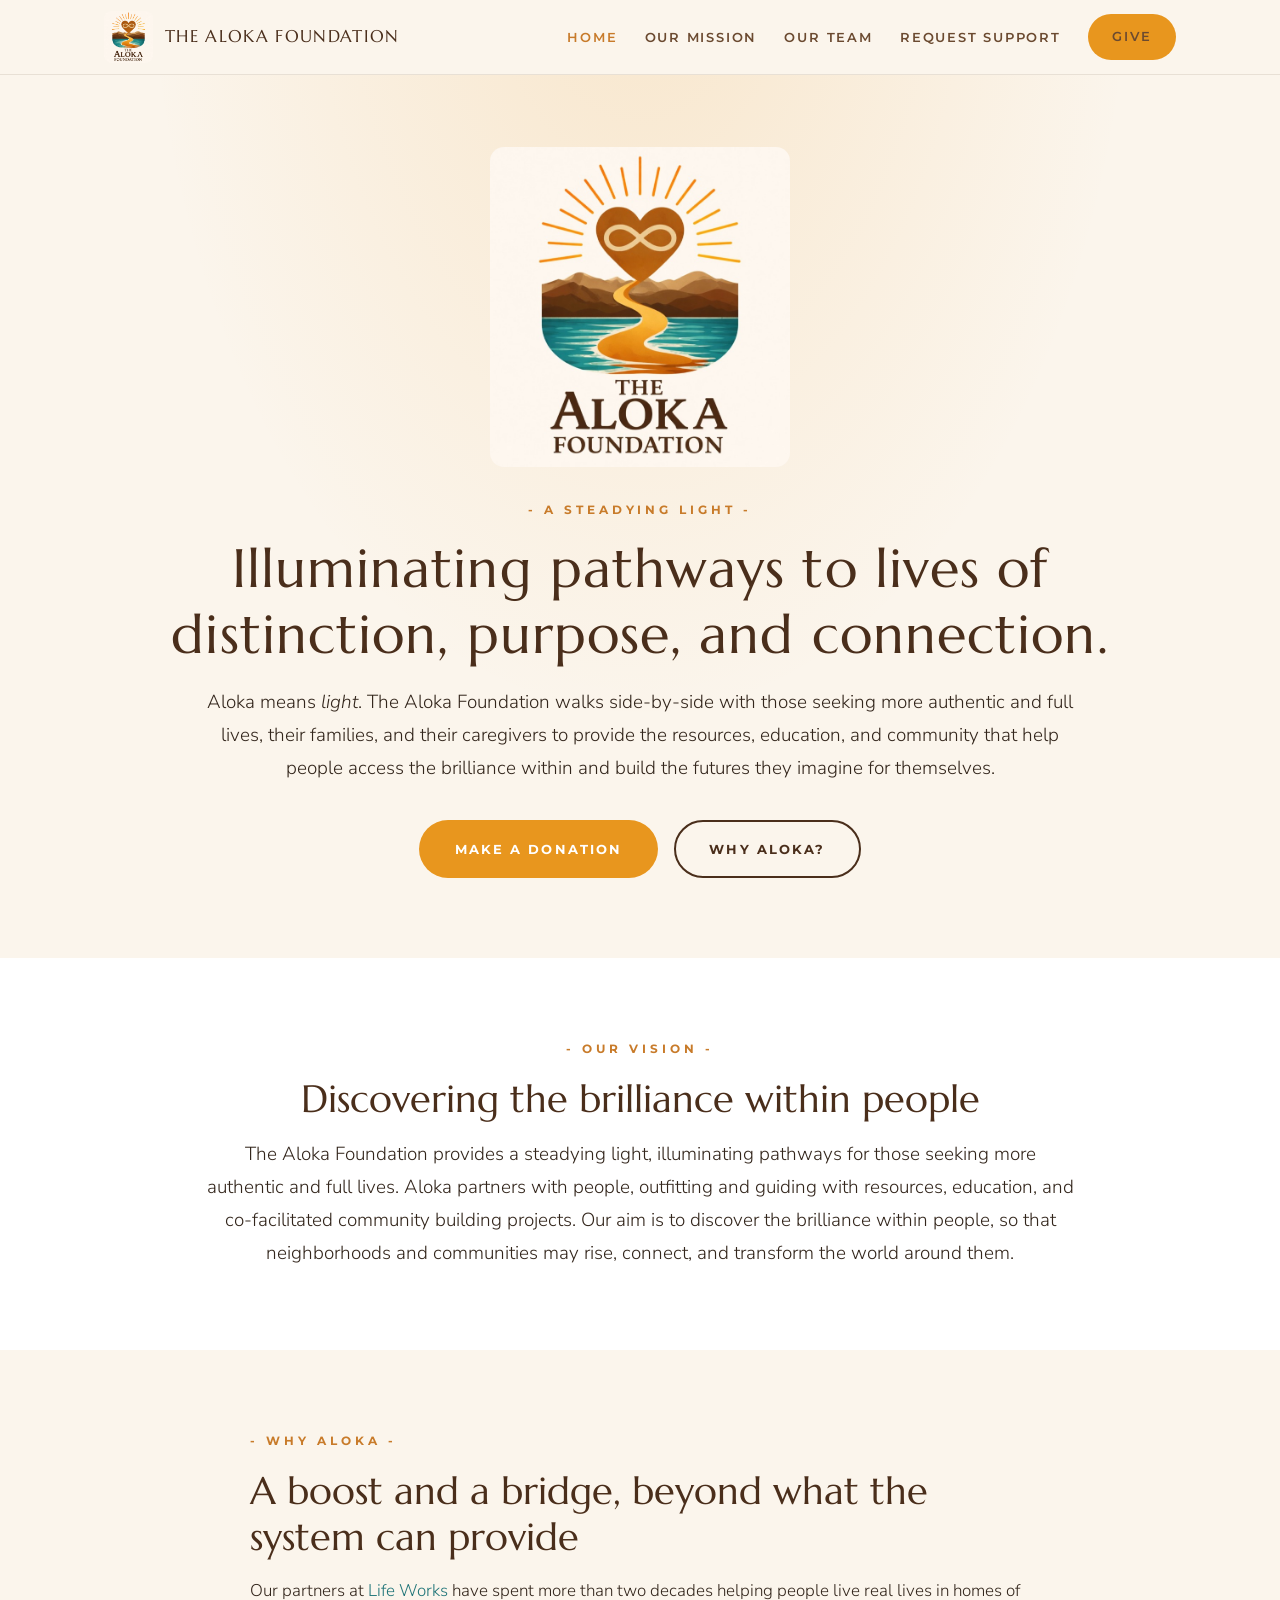
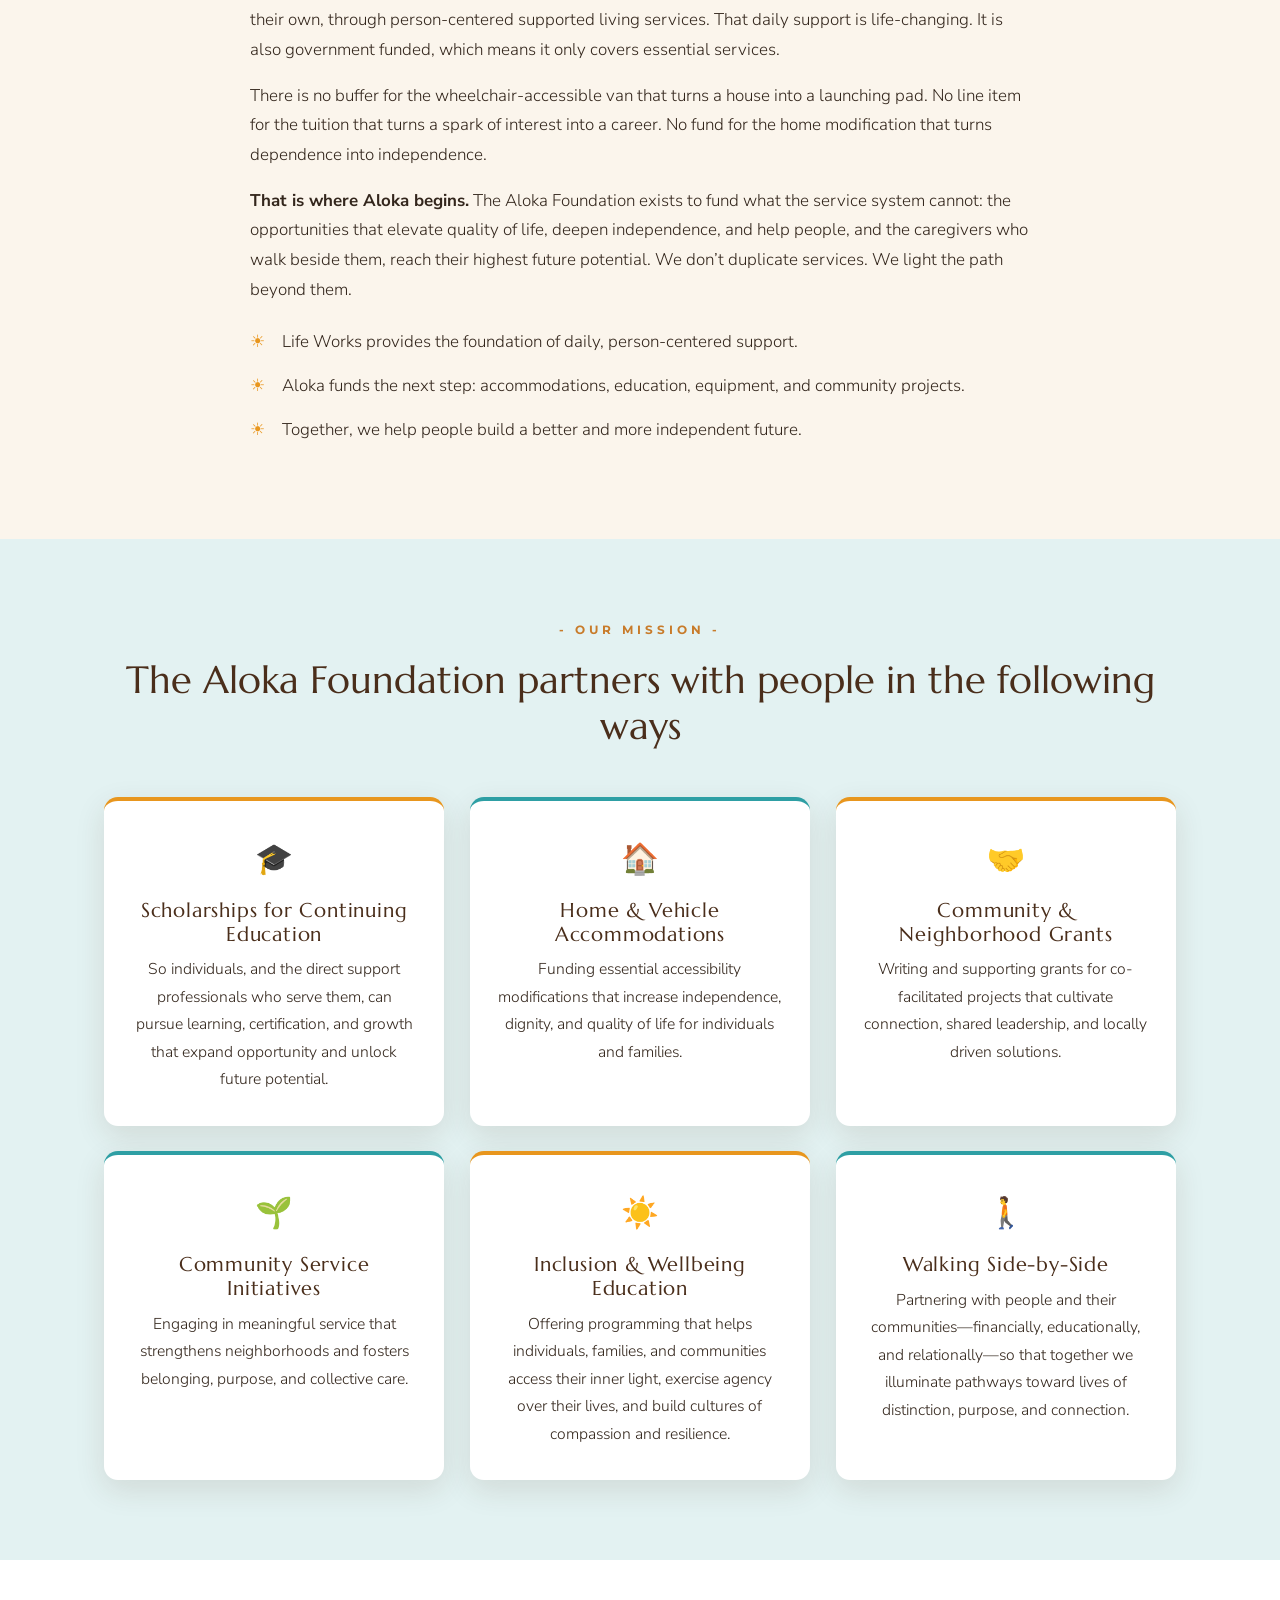
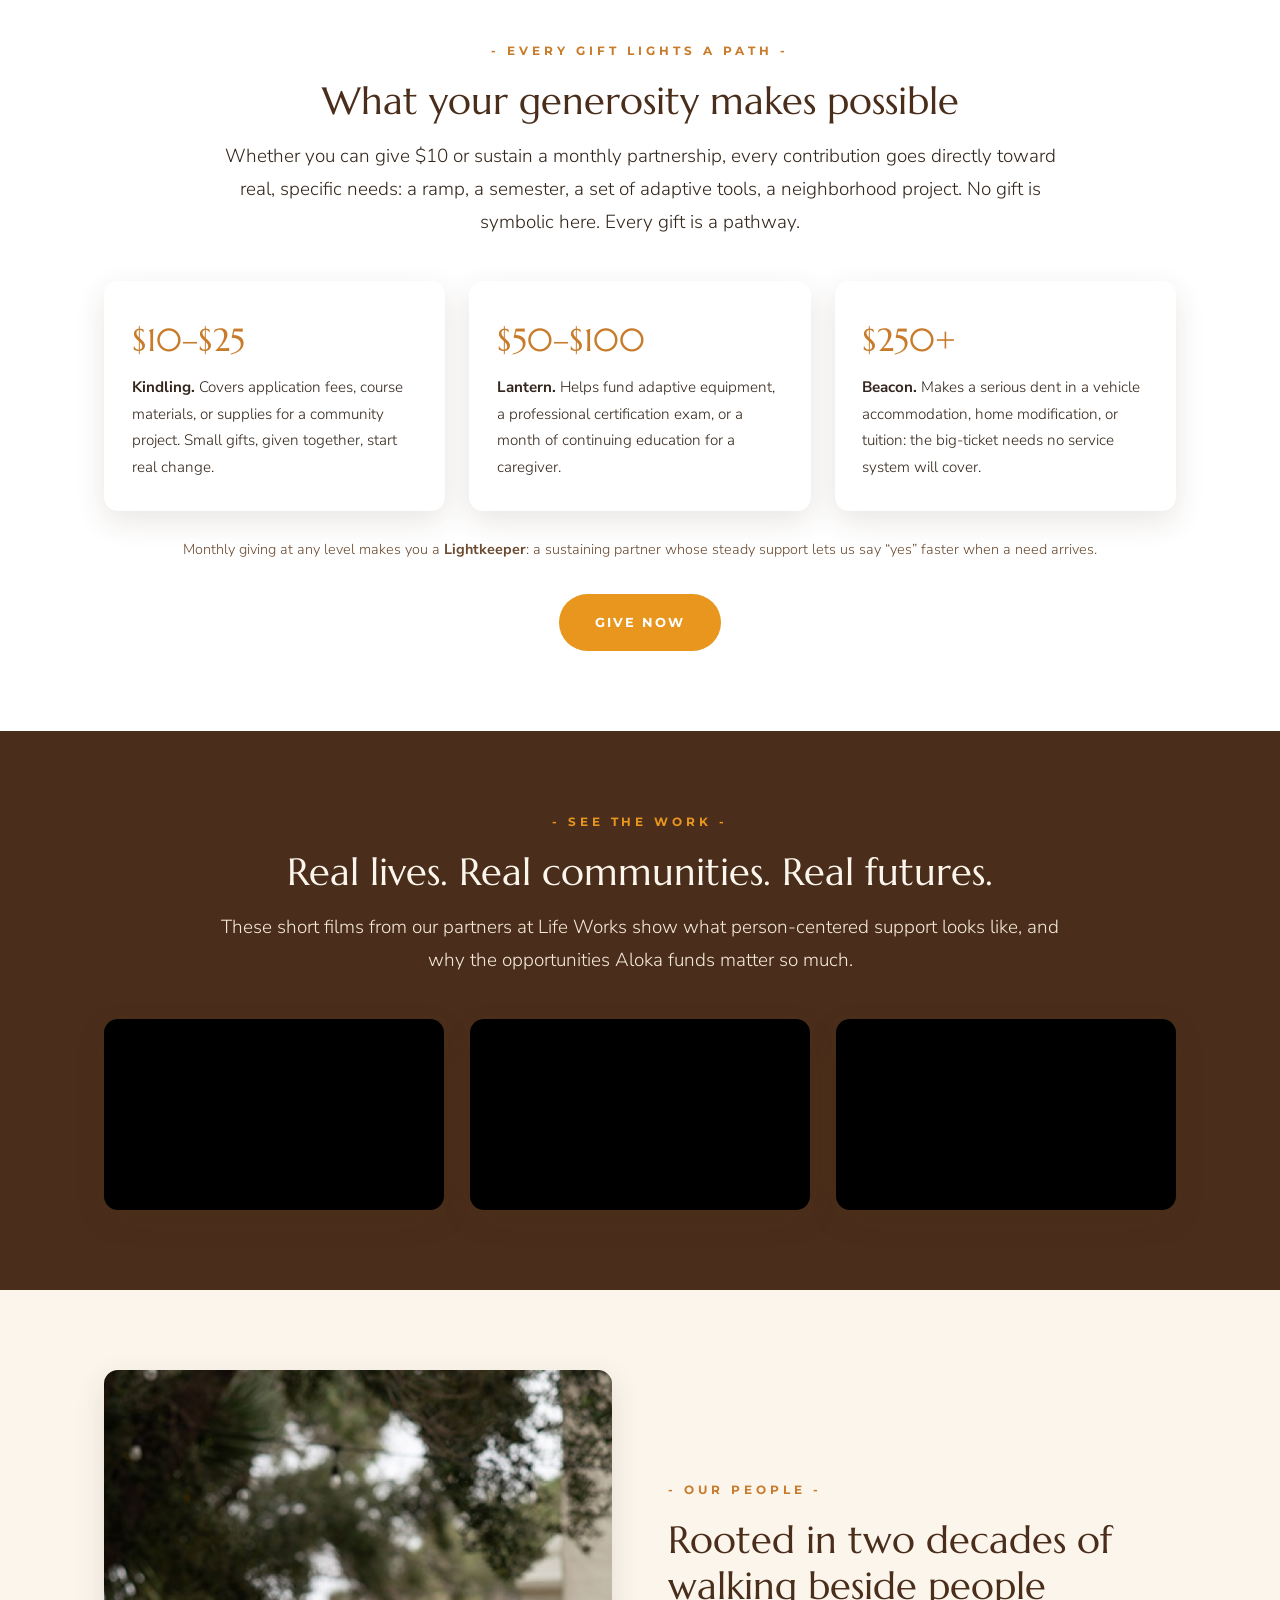
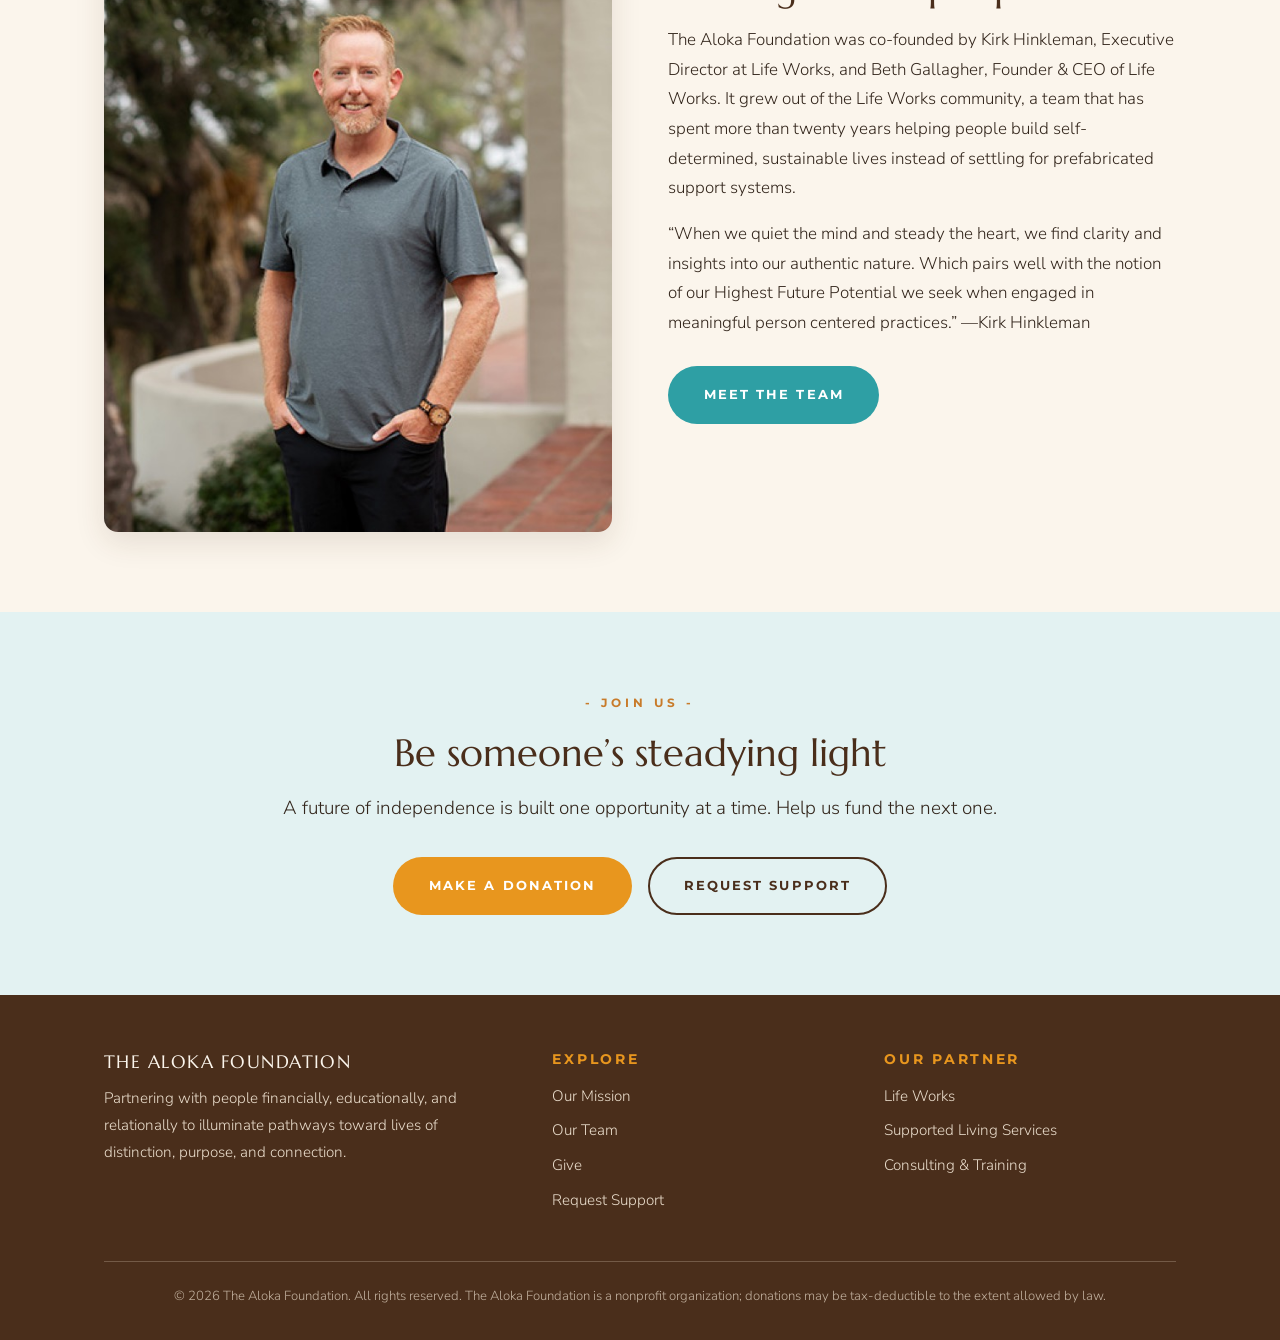
==== site/index.html @ 2a95bad8 "Configure site for GitHub Pages at www.alokafoundationsd.org - Point CNAME, canonical tags, robots.t" ====
<!DOCTYPE html>
<html lang="en">
<head>
  <meta charset="UTF-8" />
  <meta name="viewport" content="width=device-width, initial-scale=1.0" />
  <title>The Aloka Foundation | A Steadying Light</title>
  <meta name="description" content="The Aloka Foundation partners with those seeking more authentic and full lives, and with their caregivers, funding accommodations, education, and community projects that go beyond what government-funded services can provide." />
  <link rel="canonical" href="https://www.alokafoundationsd.org/" />
  <link rel="icon" type="image/png" href="assets/favicon.png" />
  <link rel="preconnect" href="https://fonts.googleapis.com" />
  <link rel="preconnect" href="https://fonts.gstatic.com" crossorigin />
  <link href="https://fonts.googleapis.com/css2?family=Marcellus&family=Montserrat:wght@600;700&family=Nunito+Sans:wght@300;400;600;700&display=swap" rel="stylesheet" />
  <link rel="stylesheet" href="css/style.css" />
</head>
<body>

<header class="site-header">
  <nav class="nav-bar">
    <a class="brand" href="index.html">
      <img src="assets/aloka-logo.jpg" alt="The Aloka Foundation logo" />
      <span class="wordmark">The Aloka Foundation</span>
    </a>
    <button class="nav-toggle" aria-label="Toggle navigation">&#9776;</button>
    <ul class="nav-links">
      <li><a href="index.html" class="active">Home</a></li>
      <li><a href="index.html#mission">Our Mission</a></li>
      <li><a href="team.html">Our Team</a></li>
      <li><a href="request-support.html">Request Support</a></li>
      <li><a href="give.html" class="btn btn-amber" style="padding:0.6rem 1.4rem;">Give</a></li>
    </ul>
  </nav>
</header>

<!-- ============ HERO ============ -->
<section class="hero">
  <div class="container">
    <img class="hero-logo" src="assets/aloka-logo.jpg" alt="The Aloka Foundation logo: a heart above mountains, with a golden path across the water" />
    <p class="kicker">A Steadying Light</p>
    <h1>Illuminating pathways to lives of distinction, purpose, and connection.</h1>
    <p class="lead">
      Aloka means <em>light</em>. The Aloka Foundation walks side-by-side with those seeking
      more authentic and full lives, their families, and their caregivers to provide the
      resources, education, and community that help people access the brilliance within
      and build the futures they imagine for themselves.
    </p>
    <div class="hero-actions">
      <a class="btn btn-amber" href="give.html">Make a Donation</a>
      <a class="btn btn-outline" href="#complementary">Why Aloka?</a>
    </div>
  </div>
</section>

<!-- ============ VISION ============ -->
<section class="section-white" id="vision">
  <div class="container center">
    <p class="kicker">Our Vision</p>
    <h2>Discovering the brilliance within people</h2>
    <p class="lead">
      The Aloka Foundation provides a steadying light, illuminating pathways for those
      seeking more authentic and full lives. Aloka partners with people, outfitting and
      guiding with resources, education, and co-facilitated community building projects.
      Our aim is to discover the brilliance within people, so that neighborhoods and
      communities may rise, connect, and transform the world around them.
    </p>
  </div>
</section>

<!-- ============ WHY ALOKA (complementary mission) ============ -->
<section id="complementary">
  <div class="container">
    <div style="max-width:46em; margin:0 auto;">
      <p class="kicker">Why Aloka</p>
      <h2>A boost and a bridge, beyond what the system can provide</h2>
      <p>
        Our partners at <a href="https://www.lifeworks-sls.com/" target="_blank" rel="noopener">Life Works</a>
        have spent more than two decades helping people live real lives in homes of their
        own, through person-centered supported living services.
        That daily support is life-changing. It is also government funded, which means it
        only covers essential services.
      </p>
      <p style="margin-top:1rem;">
        There is no buffer for the wheelchair-accessible van that turns a house into a launching
        pad. No line item for the tuition that turns a spark of interest into a career. No fund
        for the home modification that turns dependence into independence.
      </p>
      <p style="margin-top:1rem;">
        <strong>That is where Aloka begins.</strong> The Aloka Foundation exists to fund what
        the service system cannot: the opportunities that elevate quality of life, deepen
        independence, and help people, and the caregivers who walk beside them, reach
        their highest future potential. We don&rsquo;t duplicate services. We light the path beyond them.
      </p>
      <ul class="bridge-list">
        <li>Life Works provides the foundation of daily, person-centered support.</li>
        <li>Aloka funds the next step: accommodations, education, equipment, and community projects.</li>
        <li>Together, we help people build a better and more independent future.</li>
      </ul>
    </div>
  </div>
</section>

<!-- ============ MISSION PILLARS ============ -->
<section class="section-teal" id="mission">
  <div class="container center">
    <p class="kicker">Our Mission</p>
    <h2>The Aloka Foundation partners with people in the following ways</h2>
    <div class="pillars">
      <div class="pillar">
        <div class="pillar-icon">&#127891;</div>
        <h3>Scholarships for Continuing Education</h3>
        <p>So individuals, and the direct support professionals who serve them, can pursue learning, certification, and growth that expand opportunity and unlock future potential.</p>
      </div>
      <div class="pillar">
        <div class="pillar-icon">&#127968;</div>
        <h3>Home &amp; Vehicle Accommodations</h3>
        <p>Funding essential accessibility modifications that increase independence, dignity, and quality of life for individuals and families.</p>
      </div>
      <div class="pillar">
        <div class="pillar-icon">&#129309;</div>
        <h3>Community &amp; Neighborhood Grants</h3>
        <p>Writing and supporting grants for co-facilitated projects that cultivate connection, shared leadership, and locally driven solutions.</p>
      </div>
      <div class="pillar">
        <div class="pillar-icon">&#127793;</div>
        <h3>Community Service Initiatives</h3>
        <p>Engaging in meaningful service that strengthens neighborhoods and fosters belonging, purpose, and collective care.</p>
      </div>
      <div class="pillar">
        <div class="pillar-icon">&#9728;&#65039;</div>
        <h3>Inclusion &amp; Wellbeing Education</h3>
        <p>Offering programming that helps individuals, families, and communities access their inner light, exercise agency over their lives, and build cultures of compassion and resilience.</p>
      </div>
      <div class="pillar">
        <div class="pillar-icon">&#128694;</div>
        <h3>Walking Side-by-Side</h3>
        <p>Partnering with people and their communities&mdash;financially, educationally, and relationally&mdash;so that together we illuminate pathways toward lives of distinction, purpose, and connection.</p>
      </div>
    </div>
  </div>
</section>

<!-- ============ IMPACT / GIVING TIERS ============ -->
<section class="section-white" id="impact">
  <div class="container center">
    <p class="kicker">Every Gift Lights a Path</p>
    <h2>What your generosity makes possible</h2>
    <p class="lead">
      Whether you can give $10 or sustain a monthly partnership, every contribution goes
      directly toward real, specific needs: a ramp, a semester, a set of adaptive tools,
      a neighborhood project. No gift is symbolic here. Every gift is a pathway.
    </p>
    <div class="tiers" style="margin-top:2.6rem;">
      <div class="tier">
        <div class="amount">$10&ndash;$25</div>
        <p><strong>Kindling.</strong> Covers application fees, course materials, or supplies for a community project. Small gifts, given together, start real change.</p>
      </div>
      <div class="tier">
        <div class="amount">$50&ndash;$100</div>
        <p><strong>Lantern.</strong> Helps fund adaptive equipment, a professional certification exam, or a month of continuing education for a caregiver.</p>
      </div>
      <div class="tier">
        <div class="amount">$250+</div>
        <p><strong>Beacon.</strong> Makes a serious dent in a vehicle accommodation, home modification, or tuition: the big-ticket needs no service system will cover.</p>
      </div>
    </div>
    <p class="tier-note">
      Monthly giving at any level makes you a <strong>Lightkeeper</strong>: a sustaining
      partner whose steady support lets us say &ldquo;yes&rdquo; faster when a need arrives.
    </p>
    <div style="margin-top:2rem;">
      <a class="btn btn-amber" href="give.html">Give Now</a>
    </div>
  </div>
</section>

<!-- ============ FILMS ============ -->
<section class="section-brown" id="stories">
  <div class="container center">
    <p class="kicker">See the Work</p>
    <h2>Real lives. Real communities. Real futures.</h2>
    <p class="lead" style="margin:0 auto;">
      These short films from our partners at Life Works show what person-centered support
      looks like, and why the opportunities Aloka funds matter so much.
    </p>
    <div class="video-grid">
      <div class="video-frame">
        <iframe src="https://player.vimeo.com/video/1180148037" title="Life Works film 1" allow="fullscreen; picture-in-picture" allowfullscreen loading="lazy"></iframe>
      </div>
      <div class="video-frame">
        <iframe src="https://player.vimeo.com/video/1180146905" title="Life Works film 2" allow="fullscreen; picture-in-picture" allowfullscreen loading="lazy"></iframe>
      </div>
      <div class="video-frame">
        <iframe src="https://player.vimeo.com/video/1180149249" title="Life Works film 3" allow="fullscreen; picture-in-picture" allowfullscreen loading="lazy"></iframe>
      </div>
    </div>
  </div>
</section>

<!-- ============ TEAM PREVIEW ============ -->
<section id="team-preview">
  <div class="container grid-2">
    <div class="bridge-figure">
      <img src="assets/kirk-hinkleman.jpg" alt="Kirk Hinkleman, co-founder of the Aloka Foundation" />
    </div>
    <div>
      <p class="kicker">Our People</p>
      <h2>Rooted in two decades of walking beside people</h2>
      <p>
        The Aloka Foundation was co-founded by Kirk Hinkleman, Executive Director at Life Works,
        and Beth Gallagher, Founder &amp; CEO of Life Works. It grew out of the Life Works
        community, a team that has spent more than twenty years helping people build
        self-determined, sustainable lives instead of settling for prefabricated support systems.
      </p>
      <p style="margin-top:1rem;">
        &ldquo;When we quiet the mind and steady the heart, we find clarity and insights into
        our authentic nature. Which pairs well with the notion of our Highest Future Potential
        we seek when engaged in meaningful person centered practices.&rdquo; &mdash;Kirk Hinkleman
      </p>
      <div style="margin-top:1.8rem;">
        <a class="btn btn-teal" href="team.html">Meet the Team</a>
      </div>
    </div>
  </div>
</section>

<!-- ============ FINAL CTA ============ -->
<section class="section-teal center">
  <div class="container">
    <p class="kicker">Join Us</p>
    <h2>Be someone&rsquo;s steadying light</h2>
    <p class="lead" style="margin:0 auto 2rem;">
      A future of independence is built one opportunity at a time. Help us fund the next one.
    </p>
    <div class="hero-actions">
      <a class="btn btn-amber" href="give.html">Make a Donation</a>
      <a class="btn btn-outline" href="request-support.html">Request Support</a>
    </div>
  </div>
</section>

<footer class="site-footer">
  <div class="container">
    <div class="footer-grid">
      <div>
        <div class="wordmark">The Aloka Foundation</div>
        <p>
          Partnering with people financially, educationally, and relationally to
          illuminate pathways toward lives of distinction, purpose, and connection.
        </p>
      </div>
      <div>
        <h3>Explore</h3>
        <ul>
          <li><a href="index.html#mission">Our Mission</a></li>
          <li><a href="team.html">Our Team</a></li>
          <li><a href="give.html">Give</a></li>
          <li><a href="request-support.html">Request Support</a></li>
        </ul>
      </div>
      <div>
        <h3>Our Partner</h3>
        <ul>
          <li><a href="https://www.lifeworks-sls.com/" target="_blank" rel="noopener">Life Works</a></li>
          <li><a href="https://www.lifeworks-sls.com/services" target="_blank" rel="noopener">Supported Living Services</a></li>
          <li><a href="https://www.lifeworks-sls.com/consulting-training" target="_blank" rel="noopener">Consulting &amp; Training</a></li>
        </ul>
      </div>
    </div>
    <div class="footer-bottom">
      &copy; <span id="year"></span> The Aloka Foundation. All rights reserved.
      The Aloka Foundation is a nonprofit organization; donations may be tax-deductible to the extent allowed by law.
    </div>
  </div>
</footer>

<script src="js/main.js"></script>
</body>
</html>
---- site/css/style.css ----
/* ============================================================
   The Aloka Foundation — style.css
   Palette drawn from the Aloka Foundation logo:
   warm cream, deep brown, golden amber, teal water.
   ============================================================ */

:root {
  --cream: #fbf5ec;
  --cream-deep: #f5ebdd;
  --white: #ffffff;
  --brown: #4a2e1b;
  --brown-soft: #6b4a30;
  --amber: #e8961e;
  --amber-deep: #c87b2a;
  --teal: #2e9fa4;
  --teal-deep: #1f7478;
  --teal-mist: #e3f2f2;
  --ink: #33261c;
  --shadow: 0 10px 30px rgba(74, 46, 27, 0.12);
  --radius: 14px;
  --max-width: 1120px;
}

* {
  margin: 0;
  padding: 0;
  box-sizing: border-box;
}

html {
  scroll-behavior: smooth;
}

body {
  font-family: "Nunito Sans", "Avenir Next", "Avenir", sans-serif;
  font-weight: 300;
  font-size: 1.06rem;
  line-height: 1.75;
  color: var(--ink);
  background: var(--cream);
}

img {
  max-width: 100%;
  display: block;
}

a {
  color: var(--teal-deep);
  text-decoration: none;
}

/* ---------- Typography ---------- */

h1, h2, h3, .wordmark {
  font-family: "Marcellus", "Times New Roman", serif;
  font-weight: 400;
  color: var(--brown);
  line-height: 1.2;
}

h1 {
  font-size: clamp(2.1rem, 4.5vw, 3.4rem);
  letter-spacing: 0.02em;
}

h2 {
  font-size: clamp(1.7rem, 3vw, 2.4rem);
  margin-bottom: 1rem;
}

h3 {
  font-size: 1.25rem;
  letter-spacing: 0.04em;
}

.kicker {
  font-family: "Montserrat", sans-serif;
  font-size: 0.78rem;
  font-weight: 700;
  letter-spacing: 0.32em;
  text-transform: uppercase;
  color: var(--amber-deep);
  margin-bottom: 1rem;
}

.kicker::before { content: "-  "; }
.kicker::after  { content: "  -"; }

.lead {
  font-size: 1.18rem;
  max-width: 46em;
}

.center { text-align: center; }
.center .lead { margin-left: auto; margin-right: auto; }

/* ---------- Layout ---------- */

.container {
  max-width: var(--max-width);
  margin: 0 auto;
  padding: 0 1.5rem;
}

section {
  padding: 5rem 0;
}

.section-white { background: var(--white); }
.section-teal  { background: var(--teal-mist); }
.section-brown {
  background: var(--brown);
  color: #f4e9db;
}
.section-brown h2,
.section-brown h3 { color: var(--cream); }
.section-brown .kicker { color: var(--amber); }

.grid-2 {
  display: grid;
  grid-template-columns: 1fr 1fr;
  gap: 3.5rem;
  align-items: center;
}

.grid-3 {
  display: grid;
  grid-template-columns: repeat(3, 1fr);
  gap: 2rem;
}

/* ---------- Header / nav ---------- */

.site-header {
  position: sticky;
  top: 0;
  z-index: 50;
  background: rgba(251, 245, 236, 0.94);
  backdrop-filter: blur(8px);
  border-bottom: 1px solid rgba(74, 46, 27, 0.1);
}

.nav-bar {
  display: flex;
  align-items: center;
  justify-content: space-between;
  padding: 0.7rem 1.5rem;
  max-width: var(--max-width);
  margin: 0 auto;
}

.brand {
  display: flex;
  align-items: center;
  gap: 0.75rem;
}

.brand img {
  height: 52px;
  width: auto;
  border-radius: 8px;
}

.brand .wordmark {
  font-size: 1.05rem;
  letter-spacing: 0.08em;
  text-transform: uppercase;
  color: var(--brown);
}

.nav-links {
  display: flex;
  align-items: center;
  gap: 1.7rem;
  list-style: none;
}

.nav-links a {
  font-family: "Montserrat", sans-serif;
  font-size: 0.8rem;
  font-weight: 600;
  letter-spacing: 0.14em;
  text-transform: uppercase;
  color: var(--brown-soft);
  transition: color 0.2s;
}

.nav-links a:hover,
.nav-links a.active { color: var(--amber-deep); }

.nav-toggle {
  display: none;
  background: none;
  border: none;
  font-size: 1.7rem;
  color: var(--brown);
  cursor: pointer;
}

/* ---------- Buttons ---------- */

.btn {
  display: inline-block;
  font-family: "Montserrat", sans-serif;
  font-size: 0.82rem;
  font-weight: 700;
  letter-spacing: 0.16em;
  text-transform: uppercase;
  padding: 0.95rem 2.1rem;
  border-radius: 999px;
  border: 2px solid transparent;
  cursor: pointer;
  transition: transform 0.15s, box-shadow 0.15s, background 0.2s;
}

.btn:hover { transform: translateY(-2px); box-shadow: var(--shadow); }

.btn-amber {
  background: var(--amber);
  color: #fff;
}
.btn-amber:hover { background: var(--amber-deep); }

.btn-teal {
  background: var(--teal);
  color: #fff;
}
.btn-teal:hover { background: var(--teal-deep); }

.btn-outline {
  background: transparent;
  border-color: var(--brown);
  color: var(--brown);
}
.btn-outline:hover { background: var(--brown); color: var(--cream); }

.section-brown .btn-outline {
  border-color: var(--cream);
  color: var(--cream);
}
.section-brown .btn-outline:hover { background: var(--cream); color: var(--brown); }

/* ---------- Hero ---------- */

.hero {
  padding: 4.5rem 0 5rem;
  background:
    radial-gradient(ellipse at 50% -20%, rgba(232, 150, 30, 0.16), transparent 55%),
    var(--cream);
  text-align: center;
}

.hero img.hero-logo {
  width: min(300px, 62vw);
  margin: 0 auto 2rem;
  border-radius: var(--radius);
}

.hero h1 { max-width: 21em; margin: 0 auto 1.2rem; }

.hero .lead { margin: 0 auto 2.2rem; }

.hero-actions {
  display: flex;
  gap: 1rem;
  justify-content: center;
  flex-wrap: wrap;
}

/* ---------- Mission pillars ---------- */

.pillars {
  display: grid;
  grid-template-columns: repeat(3, 1fr);
  gap: 1.6rem;
  margin-top: 3rem;
}

.pillar {
  background: var(--white);
  border-radius: var(--radius);
  padding: 2rem 1.7rem;
  box-shadow: var(--shadow);
  border-top: 4px solid var(--amber);
}

.pillar:nth-child(even) { border-top-color: var(--teal); }

.pillar .pillar-icon {
  font-size: 1.9rem;
  margin-bottom: 0.8rem;
}

.pillar h3 { margin-bottom: 0.6rem; }

.pillar p { font-size: 0.98rem; }

/* ---------- Complementary (bridge) section ---------- */

.bridge-figure {
  border-radius: var(--radius);
  overflow: hidden;
  box-shadow: var(--shadow);
}

.bridge-list {
  list-style: none;
  margin-top: 1.4rem;
}

.bridge-list li {
  position: relative;
  padding-left: 2rem;
  margin-bottom: 0.9rem;
}

.bridge-list li::before {
  content: "☀";
  position: absolute;
  left: 0;
  color: var(--amber);
}

/* ---------- Giving tiers ---------- */

.tier-toggle {
  display: inline-flex;
  border: 2px solid var(--teal);
  border-radius: 999px;
  overflow: hidden;
  margin: 1.4rem 0 2rem;
}

.tier-toggle button {
  font-family: "Montserrat", sans-serif;
  font-size: 0.78rem;
  font-weight: 700;
  letter-spacing: 0.12em;
  text-transform: uppercase;
  padding: 0.65rem 1.6rem;
  background: transparent;
  color: var(--teal-deep);
  border: none;
  cursor: pointer;
}

.tier-toggle button.active {
  background: var(--teal);
  color: #fff;
}

.tiers {
  display: grid;
  grid-template-columns: repeat(3, 1fr);
  gap: 1.5rem;
  text-align: left;
}

.tier {
  background: var(--white);
  border-radius: var(--radius);
  padding: 1.8rem 1.6rem;
  box-shadow: var(--shadow);
  border: 2px solid transparent;
  cursor: pointer;
  transition: border-color 0.15s, transform 0.15s;
}

.tier:hover { transform: translateY(-3px); }

.tier.selected { border-color: var(--amber); }

.tier .amount {
  font-family: "Marcellus", serif;
  font-size: 2rem;
  color: var(--amber-deep);
}

.tier p {
  font-size: 0.95rem;
  margin-top: 0.4rem;
}

.tier-note {
  font-size: 0.9rem;
  color: var(--brown-soft);
  margin-top: 1.6rem;
}

/* ---------- Videos ---------- */

.video-grid {
  display: grid;
  grid-template-columns: repeat(3, 1fr);
  gap: 1.6rem;
  margin-top: 2.6rem;
}

.video-frame {
  position: relative;
  padding-top: 56.25%;
  border-radius: var(--radius);
  overflow: hidden;
  box-shadow: var(--shadow);
  background: #000;
}

.video-frame iframe {
  position: absolute;
  inset: 0;
  width: 100%;
  height: 100%;
  border: 0;
}

/* ---------- Team ---------- */

.founder-card {
  display: grid;
  grid-template-columns: 340px 1fr;
  gap: 3rem;
  align-items: start;
  background: var(--white);
  border-radius: var(--radius);
  box-shadow: var(--shadow);
  overflow: hidden;
}

.founder-card img {
  width: 100%;
  height: 100%;
  object-fit: cover;
}

.founder-card .founder-body {
  padding: 2.4rem 2.4rem 2.4rem 0;
}

.role {
  font-family: "Montserrat", sans-serif;
  font-size: 0.74rem;
  font-weight: 700;
  letter-spacing: 0.2em;
  text-transform: uppercase;
  color: var(--teal-deep);
  margin: 0.3rem 0 1rem;
}

.team-grid {
  display: grid;
  grid-template-columns: repeat(3, 1fr);
  gap: 2rem;
  margin-top: 2.6rem;
}

.team-card {
  background: var(--white);
  border-radius: var(--radius);
  overflow: hidden;
  box-shadow: var(--shadow);
}

.team-card img {
  width: 100%;
  aspect-ratio: 4 / 5;
  object-fit: cover;
  object-position: top;
}

.team-card .team-body {
  padding: 1.4rem 1.5rem 1.7rem;
}

.team-card h3 { margin-bottom: 0.1rem; }

.team-card p { font-size: 0.94rem; margin-top: 0.7rem; }

/* ---------- Forms ---------- */

.form-card {
  background: var(--white);
  border-radius: var(--radius);
  box-shadow: var(--shadow);
  padding: 2.6rem;
  max-width: 760px;
  margin: 2.5rem auto 0;
}

.form-field { margin-bottom: 1.4rem; }

.form-field label {
  display: block;
  font-family: "Montserrat", sans-serif;
  font-size: 0.78rem;
  font-weight: 600;
  letter-spacing: 0.1em;
  text-transform: uppercase;
  color: var(--brown-soft);
  margin-bottom: 0.45rem;
}

.form-field input,
.form-field textarea {
  width: 100%;
  font-family: inherit;
  font-size: 1rem;
  padding: 0.85rem 1rem;
  border: 1.5px solid #d8c9b8;
  border-radius: 10px;
  background: var(--cream);
  color: var(--ink);
}

.form-field input:focus,
.form-field textarea:focus {
  outline: none;
  border-color: var(--teal);
}

.form-note {
  font-size: 0.88rem;
  color: var(--brown-soft);
  margin-top: 1rem;
}

/* ---------- Footer ---------- */

.site-footer {
  background: var(--brown);
  color: #e9dccb;
  padding: 3.5rem 0 2rem;
  font-size: 0.95rem;
}

.footer-grid {
  display: grid;
  grid-template-columns: 1.4fr 1fr 1fr;
  gap: 2.5rem;
  margin-bottom: 2.5rem;
}

.site-footer .wordmark {
  color: var(--cream);
  font-size: 1.15rem;
  letter-spacing: 0.08em;
  text-transform: uppercase;
  margin-bottom: 0.8rem;
}

.site-footer h3 {
  color: var(--amber);
  font-size: 0.85rem;
  font-family: "Montserrat", sans-serif;
  font-weight: 700;
  letter-spacing: 0.2em;
  text-transform: uppercase;
  margin-bottom: 1rem;
}

.site-footer ul { list-style: none; }
.site-footer li { margin-bottom: 0.5rem; }
.site-footer a { color: #e9dccb; }
.site-footer a:hover { color: var(--amber); }

.footer-bottom {
  border-top: 1px solid rgba(233, 220, 203, 0.25);
  padding-top: 1.4rem;
  font-size: 0.82rem;
  text-align: center;
  color: rgba(233, 220, 203, 0.75);
}

/* ---------- Page hero (interior pages) ---------- */

.page-hero {
  padding: 4rem 0 3.5rem;
  text-align: center;
  background:
    radial-gradient(ellipse at 50% -20%, rgba(46, 159, 164, 0.14), transparent 55%),
    var(--cream);
}

/* ---------- Responsive ---------- */

@media (max-width: 900px) {
  .grid-2,
  .pillars,
  .tiers,
  .video-grid,
  .team-grid,
  .footer-grid {
    grid-template-columns: 1fr 1fr;
  }
  .founder-card { grid-template-columns: 1fr; }
  .founder-card .founder-body { padding: 2rem; }
}

@media (max-width: 640px) {
  section { padding: 3.4rem 0; }

  .grid-2,
  .pillars,
  .tiers,
  .video-grid,
  .team-grid,
  .footer-grid {
    grid-template-columns: 1fr;
  }

  .nav-links {
    display: none;
    position: absolute;
    top: 100%;
    left: 0;
    right: 0;
    flex-direction: column;
    gap: 0;
    background: var(--cream);
    border-bottom: 1px solid rgba(74, 46, 27, 0.12);
    padding: 0.5rem 0;
  }

  .nav-links.open { display: flex; }

  .nav-links li { width: 100%; text-align: center; }
  .nav-links a { display: block; padding: 0.9rem 0; }

  .nav-toggle { display: block; }

  .brand .wordmark { font-size: 0.85rem; }
}
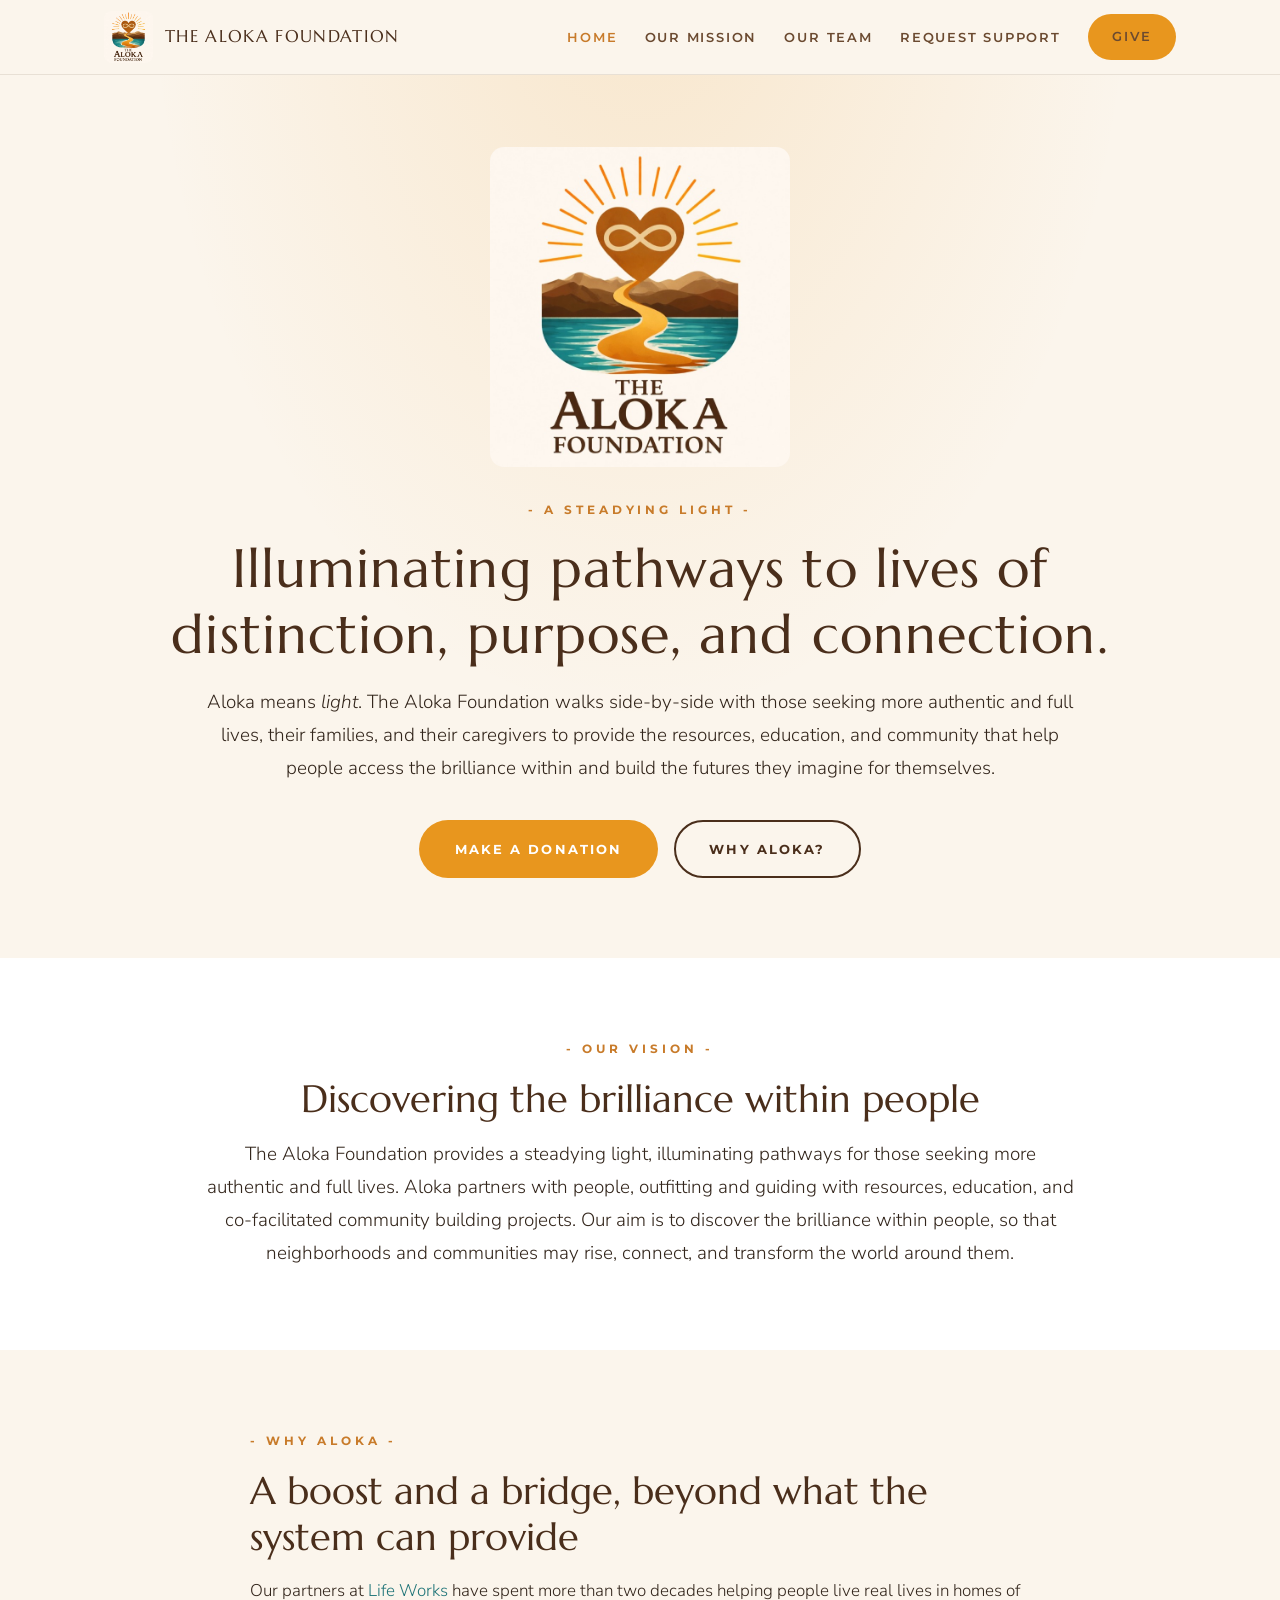
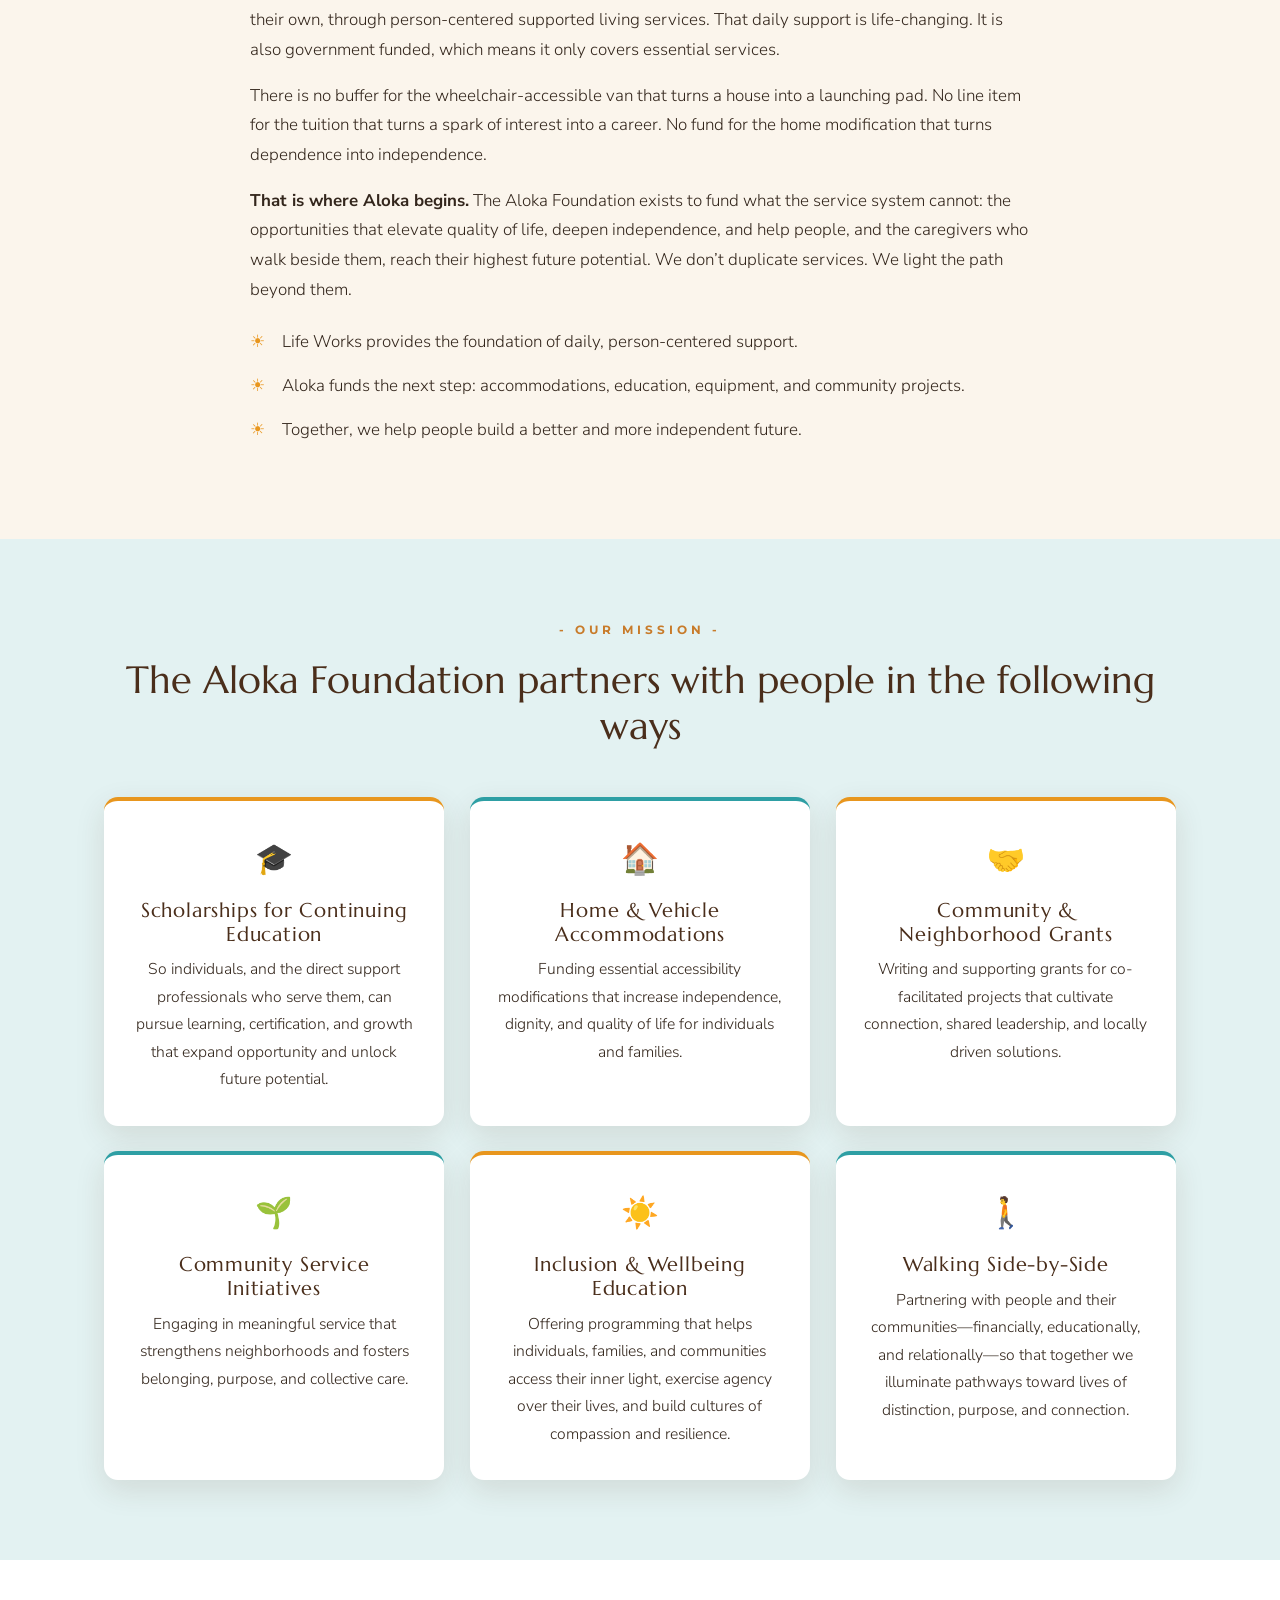
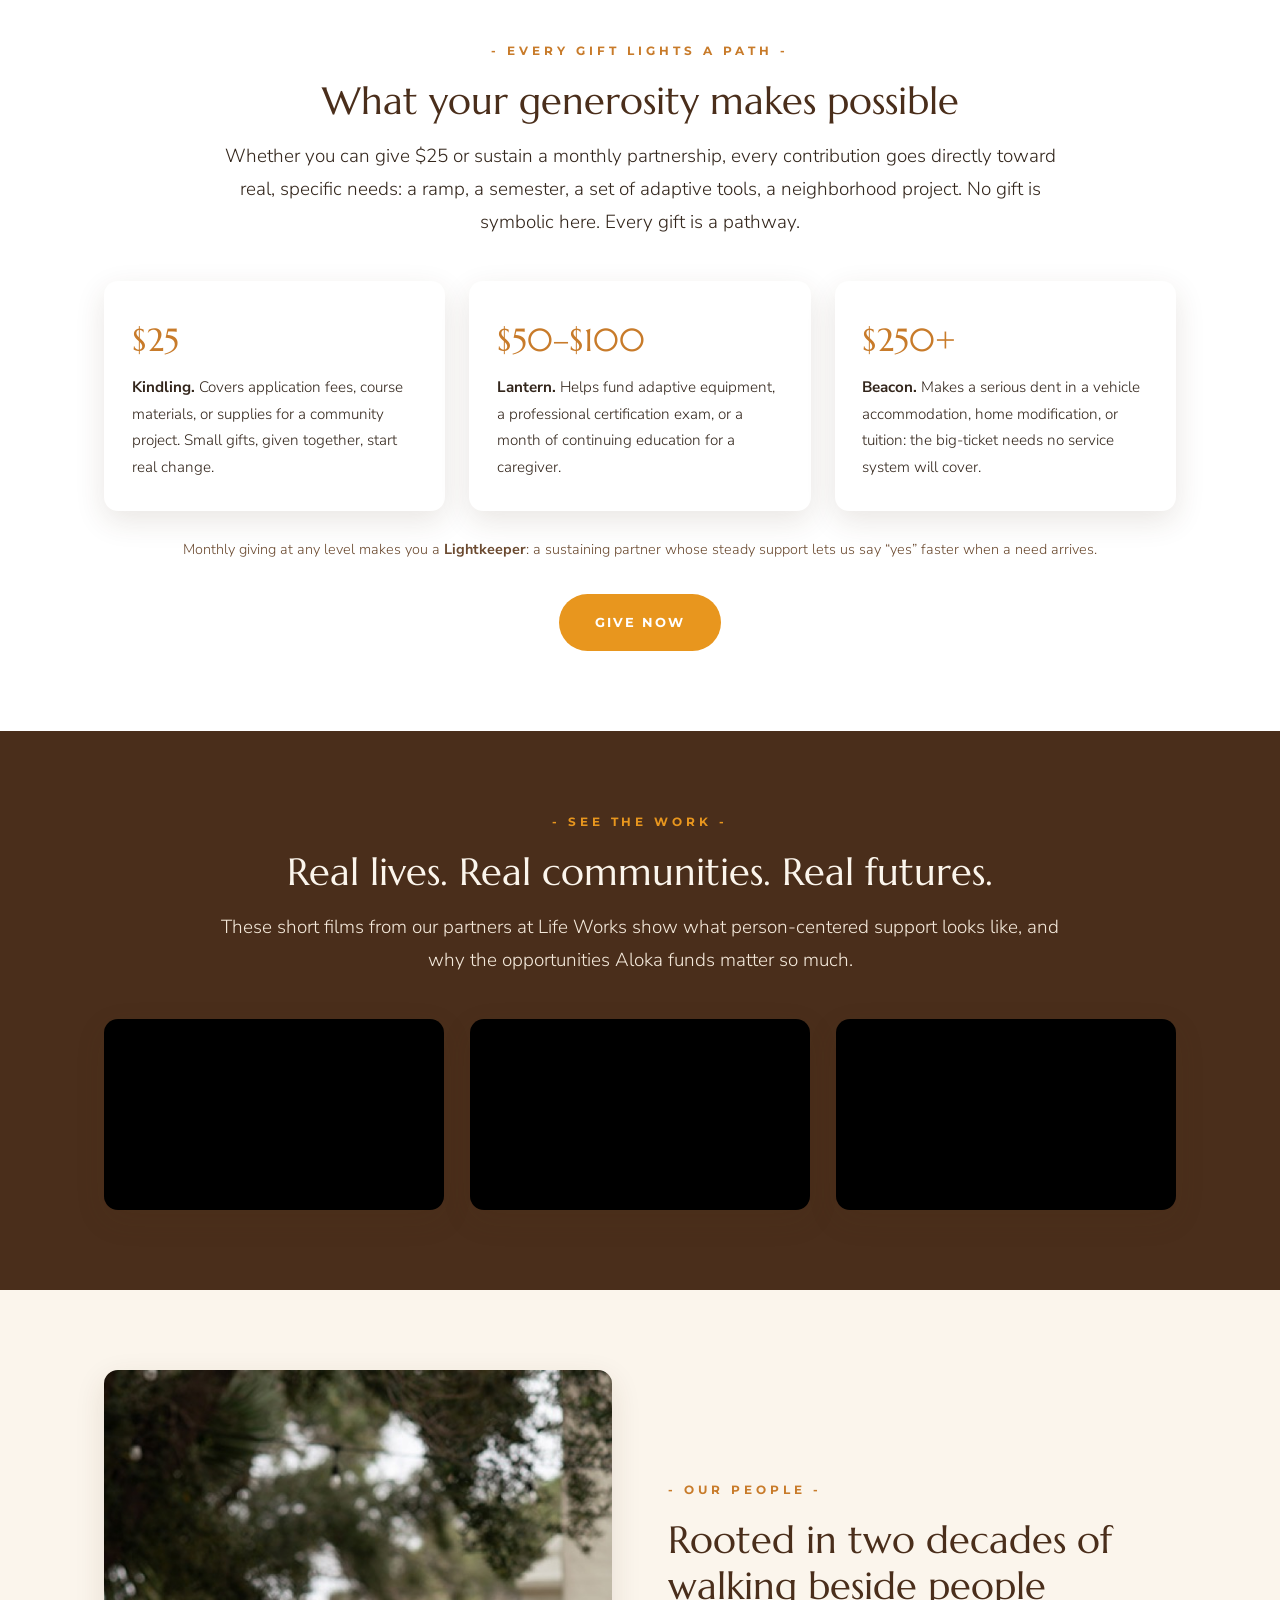
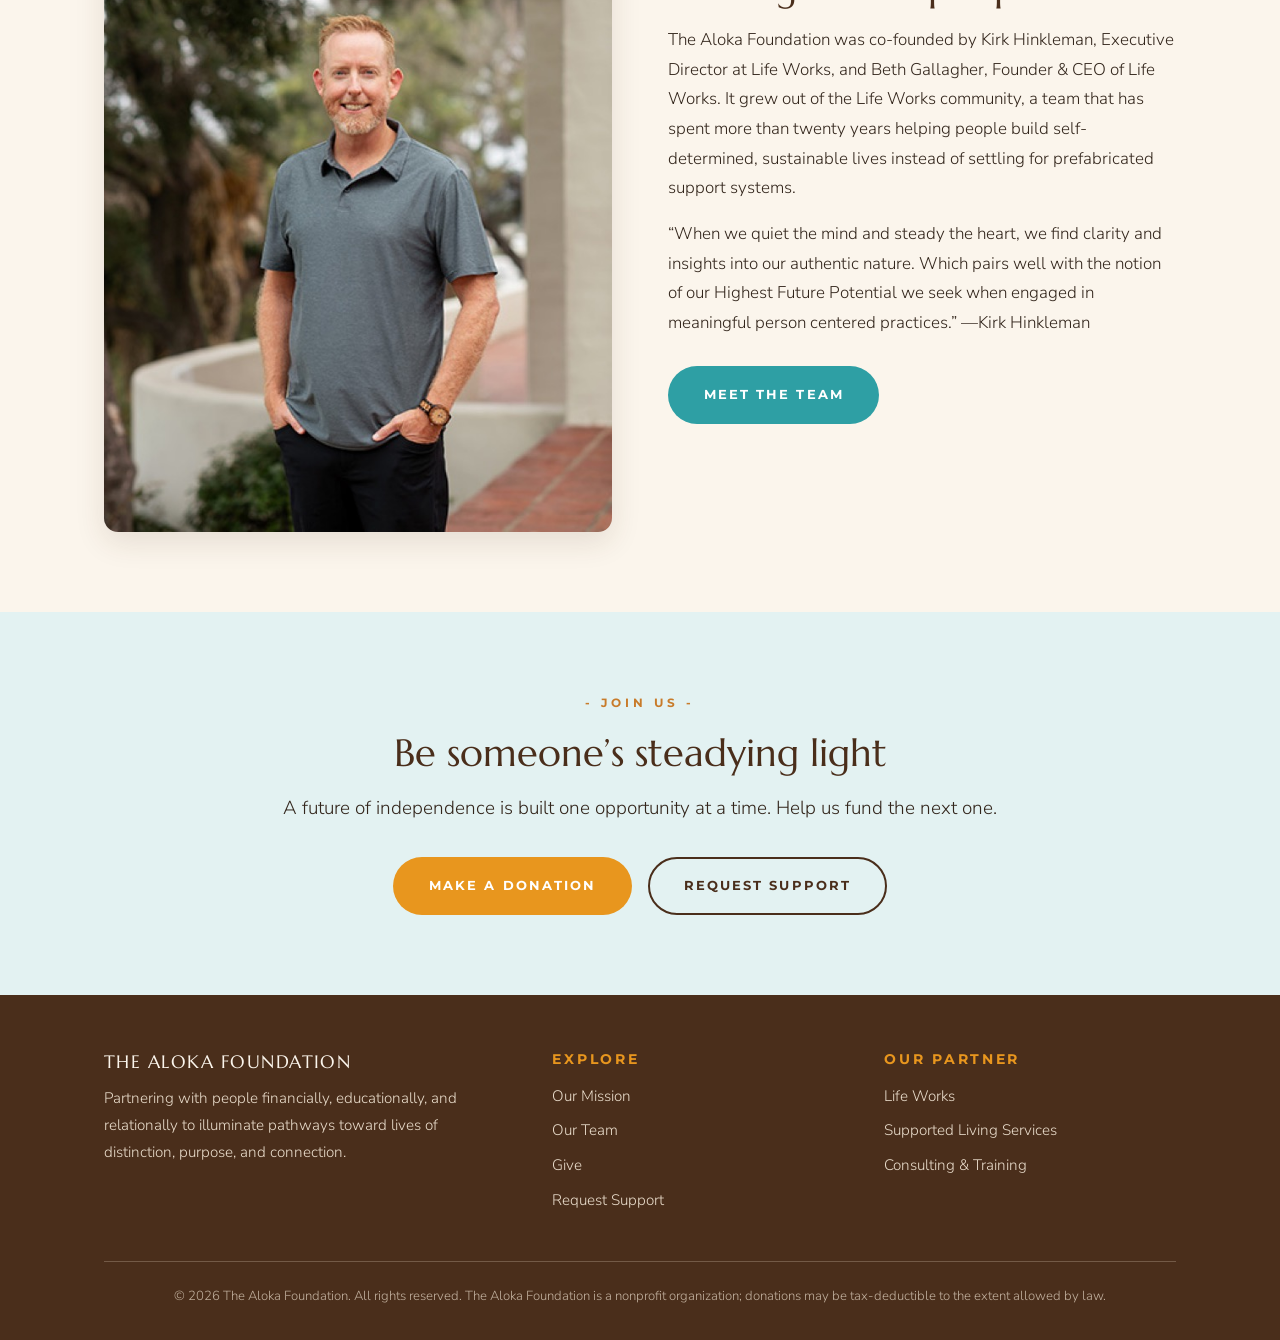
==== commit 37c10b61: "Align home page giving copy with the new $25 entry point The impact section still read "give $10" an" ====
--- a/site/index.html
+++ b/site/index.html
@@ -144,13 +144,13 @@
     <p class="kicker">Every Gift Lights a Path</p>
     <h2>What your generosity makes possible</h2>
     <p class="lead">
-      Whether you can give $10 or sustain a monthly partnership, every contribution goes
+      Whether you can give $25 or sustain a monthly partnership, every contribution goes
       directly toward real, specific needs: a ramp, a semester, a set of adaptive tools,
       a neighborhood project. No gift is symbolic here. Every gift is a pathway.
     </p>
     <div class="tiers" style="margin-top:2.6rem;">
       <div class="tier">
-        <div class="amount">$10&ndash;$25</div>
+        <div class="amount">$25</div>
         <p><strong>Kindling.</strong> Covers application fees, course materials, or supplies for a community project. Small gifts, given together, start real change.</p>
       </div>
       <div class="tier">
--- a/site/css/style.css
+++ b/site/css/style.css
@@ -357,6 +357,11 @@
   text-align: left;
 }
 
+/* Four-across variant for the give page, whose amounts mirror Zeffy's four
+   one-time presets. Declared before the responsive rules below so those still
+   collapse it to two columns and then one on narrower screens. */
+.tiers-4 { grid-template-columns: repeat(4, 1fr); }
+
 .tier {
   background: var(--white);
   border-radius: var(--radius);
